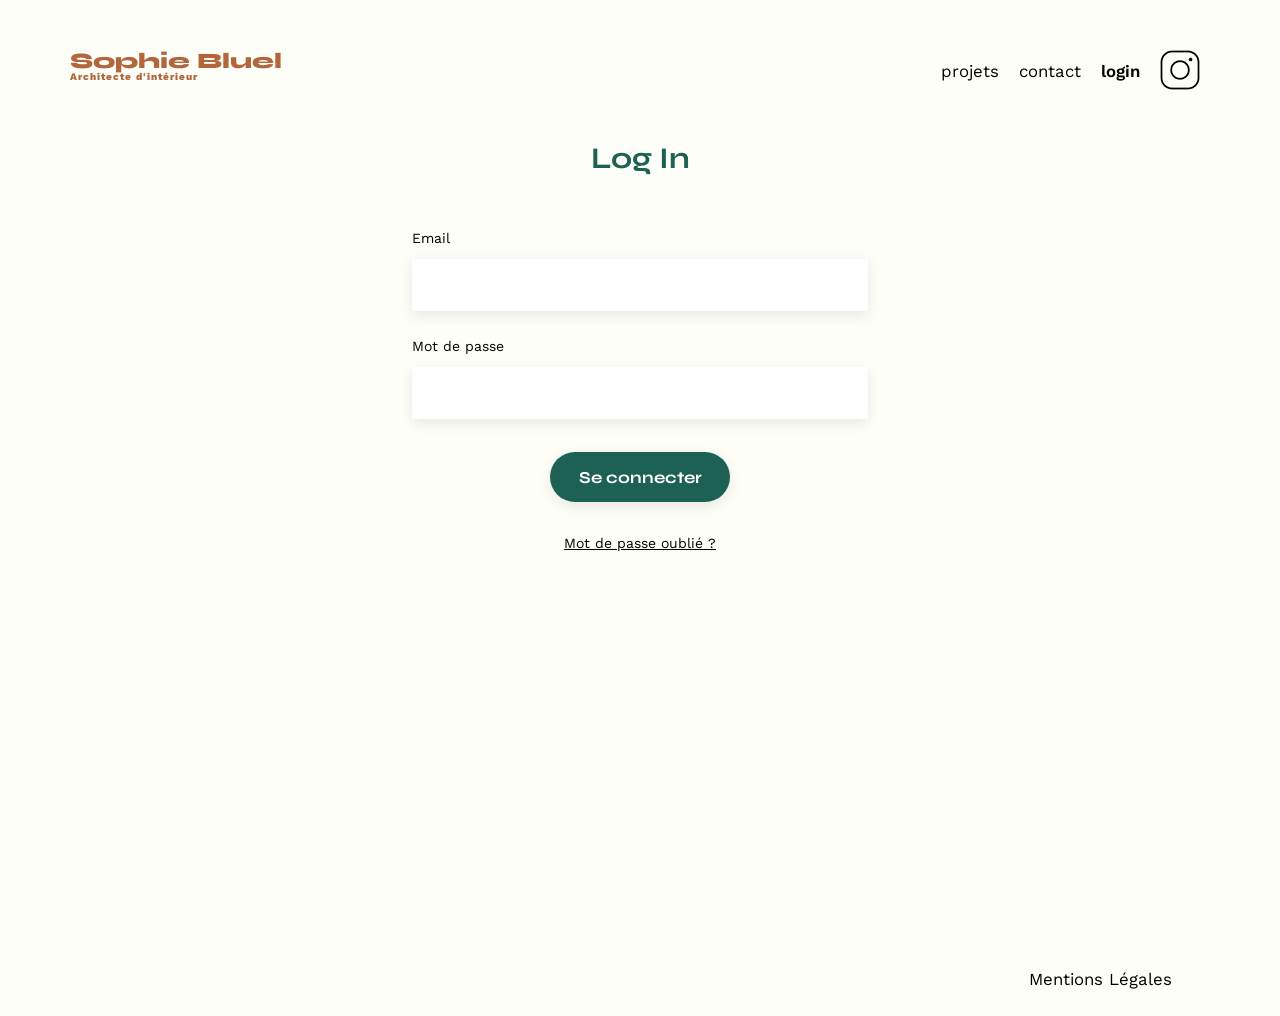
==== FrontEnd/login.html @ 1c4fb7c3 "Ajout de la page login.html" ====
<!DOCTYPE html>
<html lang="fr">

<head>
	<meta charset="UTF-8">
	<title>Sophie Bluel - Architecte d'intérieur</title>
	<meta name="viewport" content="width=device-width, initial-scale=1.0">
	<link rel="preconnect" href="https://fonts.googleapis.com">
	<link rel="preconnect" href="https://fonts.gstatic.com" crossorigin>
	<link href="https://fonts.googleapis.com/css2?family=Syne:wght@700;800&family=Work+Sans&display=swap"
		rel="stylesheet">
	<meta name="description" content="">
	<link rel="stylesheet" href="./assets/style.css">
	<script src="#" type="module" defer></script>
</head>

<body>
	<header>
		<h1>Sophie Bluel <span>Architecte d'intérieur</span></h1>
		<nav>
			<ul>
				<li><a href="index.html">projets</a></li>
				<li><a href="#">contact</a></li>
				<li><a href="login.html"><span>login</span></a></li>
				<li><img src="./assets/icons/instagram.png" alt="Instagram"></li>
			</ul>
		</nav>
	</header>

    <main>
        <section id="login">
			<h2>Log In</h2>
			<form action="#" method="post">
				<label for="email">Email</label>
				<input type="email" name="email" id="email">
				<label for="mdp">Mot de passe</label>
				<input type="text" name="mdp" id="mdp">
				<input type="submit" value="Se connecter">
			</form>
            <a>Mot de passe oublié ?</a>
		</section>
    </main>

    <footer>
		<nav>
			<ul>
				<li>Mentions Légales</li>
			</ul>
		</nav>
	</footer>
</body>

</html>
---- FrontEnd/assets/style.css ----
/* http://meyerweb.com/eric/tools/css/reset/
   v2.0 | 20110126
   License: none (public domain)
*/

html, body, div, span, applet, object, iframe,
h1, h2, h3, h4, h5, h6, p, blockquote, pre,
a, abbr, acronym, address, big, cite, code,
del, dfn, em, img, ins, kbd, q, s, samp,
small, strike, strong, sub, sup, tt, var,
b, u, i, center,
dl, dt, dd, ol, ul, li,
fieldset, form, label, legend,
table, caption, tbody, tfoot, thead, tr, th, td,
article, aside, canvas, details, embed,
figure, figcaption, footer, header, hgroup,
menu, nav, output, ruby, section, summary,
time, mark, audio, video {
	margin: 0;
	padding: 0;
	border: 0;
	font-size: 100%;
	font: inherit;
	vertical-align: baseline;
}

/* HTML5 display-role reset for older browsers */
article, aside, details, figcaption, figure,
footer, header, hgroup, menu, nav, section {
	display: block;
}

body {
	line-height: 1;
}

ol,
ul {
	list-style: none;
}

blockquote,
q {
	quotes: none;
}

blockquote:before,
blockquote:after,
q:before,
q:after {
	content: '';
	content: none;
}

table {
	border-collapse: collapse;
	border-spacing: 0;
}

/** end reset css**/


/********** CSS général **********/ 

body {
	max-width: 1140px;
	margin: auto;
	font-family: 'Work Sans';
	font-size: 14px;
	background-color: #fefef9;
}

section {
	margin: 50px 0
}

h1 {
	display: flex;
	flex-direction: column;
	font-family: 'Syne';
	font-size: 22px;
	font-weight: 800;
	color: #B1663C
}

h1>span {
	font-family: 'Work Sans';
	font-size: 10px;
	letter-spacing: 0.1em;
}

h2 {
	font-family: 'Syne';
	font-weight: 700;
	font-size: 30px;
	color: #1D6154
}

a {
	color: black;
	text-decoration: none;
}

a:visited {
	color: black;
}

a span {
	font-weight: 600;
}

.invisible {
	display: none;
}


/********** Header et Navigation **********/ 

header {
	display: flex;
	justify-content: space-between;
	margin: 50px 0
}

nav ul {
	display: flex;
	align-items: center;
	list-style-type: none;
}

nav li {
	padding: 0 10px;
	font-size: 1.2em;
}

li:hover {
	color: #B1663C;
}


/********** Sections index.html et login.html **********/ 

#introduction {
	display: flex;
	align-items: center;
}

#introduction figure {
	flex: 1
}

#introduction img {
	display: block;
	margin: auto;
	width: 80%;
}

#introduction article {
	flex: 1
}

#introduction h2 {
	margin-bottom: 1em;
}

#introduction p {
	margin-bottom: 0.5em;
}

#portfolio h2 {
	text-align: center;
	margin-bottom: 1em;
}

.filtres {
	color: #1D6154;
	display: flex;
	flex-direction: row;
	justify-content: center;
	padding-bottom: 30px;
	gap: 30px;
}

.filtres button {
	font-family: 'Syne';
	font-size: 16px;
	padding: 10px 20px;
	border: solid 1px #1D6154;
	border-radius: 25px;
}

.btn-selectionne {
	background-color: #1D6154;
	color: white;
}

.gallery {
	width: 100%;
	display: grid;
	grid-template-columns: 1fr 1fr 1fr;
	grid-column-gap: 20px;
	grid-row-gap: 20px;
}

.gallery img {
	width: 100%;
}

#contact {
	width: 50%;
	margin: auto;
}

#login {
	width: 40%;
	margin: auto;
	height: 800px;
}

#contact>*,
#login>* {
	text-align: center;
}

#login a {
	display: block;
	text-decoration: underline solid;
}

#contact h2,
#login h2 {
	margin-bottom: 20px;
}

#contact form,
#login form {
	text-align: left;
	margin-top: 30px;
	display: flex;
	flex-direction: column;
}

#contact input,
#login input {
	height: 50px;
	font-size: 1.2em;
	border: none;
	box-shadow: 0px 4px 14px rgba(0, 0, 0, 0.09);
}

#contact label,
#login label {
	margin: 2em 0 1em 0;
}

#contact textarea {
	border: none;
	box-shadow: 0px 4px 14px rgba(0, 0, 0, 0.09);
}

input[type="submit"] {
	font-family: 'Syne';
	font-weight: 700;
	color: white;
	background-color: #1D6154;
	margin: 2em auto;
	width: 180px;
	text-align: center;
	border-radius: 60px;
}


/********** Footer **********/

footer nav ul {
	display: flex;
	justify-content: flex-end;
	margin: 2em
}
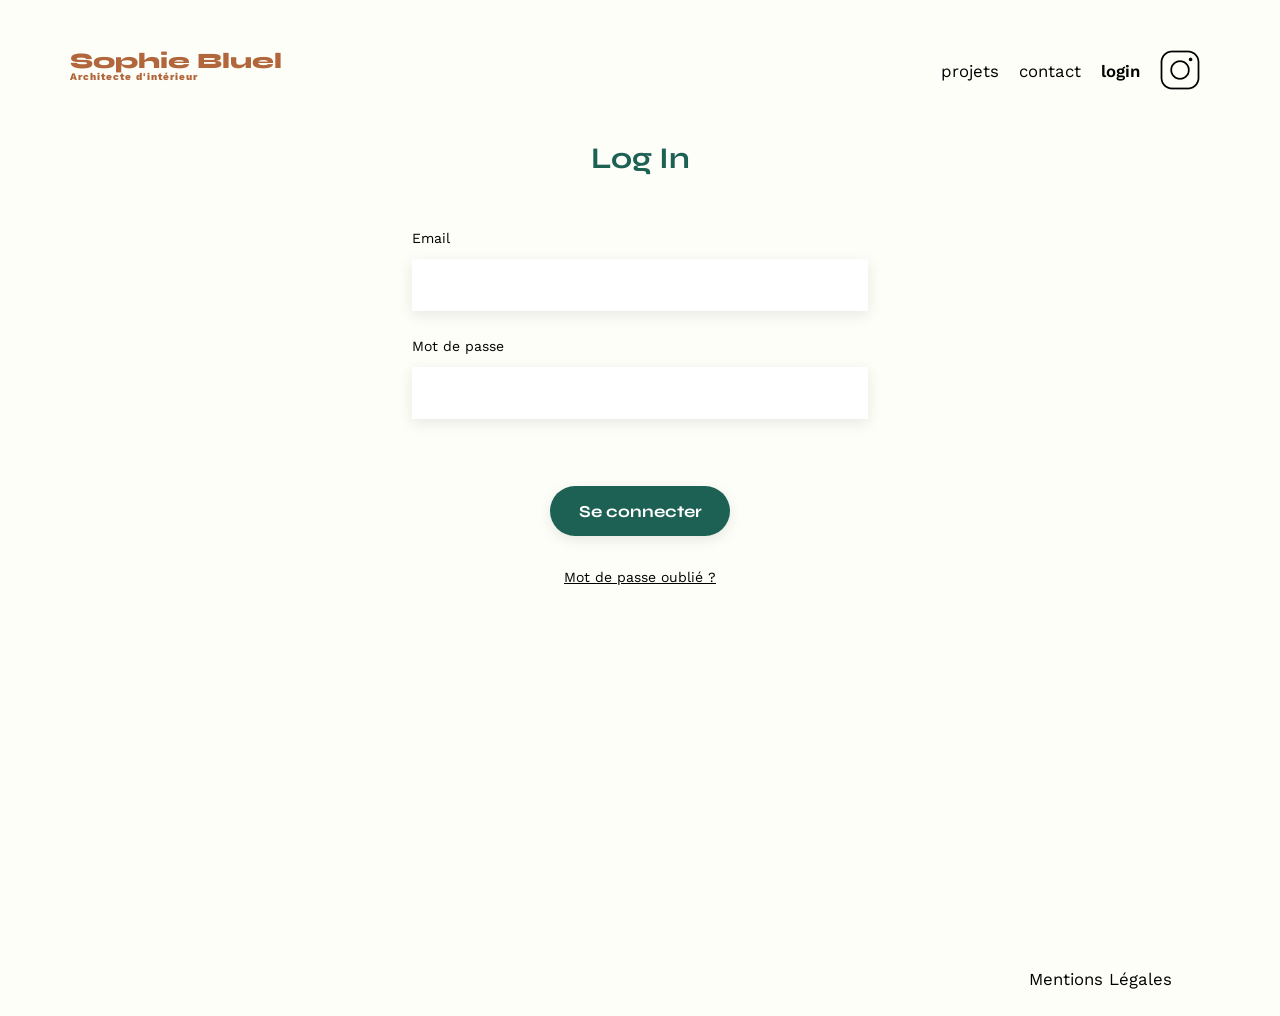
==== commit 5e253ea8: "Fonctions de login ajoutées et fonctionnelles" ====
--- a/FrontEnd/login.html
+++ b/FrontEnd/login.html
@@ -11,37 +11,40 @@
 		rel="stylesheet">
 	<meta name="description" content="">
 	<link rel="stylesheet" href="./assets/style.css">
-	<script src="#" type="module" defer></script>
+	<script src="scripts/login.js" type="module" defer></script>
 </head>
 
 <body>
 	<header>
-		<h1>Sophie Bluel <span>Architecte d'intérieur</span></h1>
-		<nav>
-			<ul>
-				<li><a href="index.html">projets</a></li>
-				<li><a href="#">contact</a></li>
-				<li><a href="login.html"><span>login</span></a></li>
-				<li><img src="./assets/icons/instagram.png" alt="Instagram"></li>
-			</ul>
-		</nav>
+		<div id="menu">
+			<h1>Sophie Bluel <span>Architecte d'intérieur</span></h1>
+			<nav>
+				<ul>
+					<li><a href="index.html">projets</a></li>
+					<li><a href="#">contact</a></li>
+					<li><a href="login.html"><span>login</span></a></li>
+					<li><img src="./assets/icons/instagram.png" alt="Instagram"></li>
+				</ul>
+			</nav>
+		</div>
 	</header>
 
-    <main>
-        <section id="login">
+	<main>
+		<section id="login">
 			<h2>Log In</h2>
-			<form action="#" method="post">
+			<form action="./index.html" method="post">
 				<label for="email">Email</label>
 				<input type="email" name="email" id="email">
 				<label for="mdp">Mot de passe</label>
-				<input type="text" name="mdp" id="mdp">
+				<input type="password" name="mdp" id="mdp">
+				<div class="erreur masque">Email et/ou mot de passe incorrect(s)</div>
 				<input type="submit" value="Se connecter">
 			</form>
-            <a>Mot de passe oublié ?</a>
+			<a>Mot de passe oublié ?</a>
 		</section>
-    </main>
+	</main>
 
-    <footer>
+	<footer>
 		<nav>
 			<ul>
 				<li>Mentions Légales</li>
--- a/FrontEnd/assets/style.css
+++ b/FrontEnd/assets/style.css
@@ -113,13 +113,30 @@
 	display: none;
 }
 
+.masque {
+	visibility: hidden;
+}
+
+.erreur {
+	color: red;
+	font-weight: 600;
+	padding: 10px 0;
+}
+
 
 /********** Header et Navigation **********/ 
 
-header {
+#edition {
+	text-align: center;
+	background-color: black;
+	color: white;
+	padding: 20px;
+}
+
+#menu {
 	display: flex;
 	justify-content: space-between;
-	margin: 50px 0
+	margin: 50px 0;
 }
 
 nav ul {
@@ -168,8 +185,16 @@
 }
 
 #portfolio h2 {
-	text-align: center;
 	margin-bottom: 1em;
+}
+
+#portfolio .titre {
+	display: flex;
+	margin: auto;
+	justify-content: space-around;
+	align-items: baseline;
+	width: 30%;
+	display: flex;
 }
 
 .filtres {
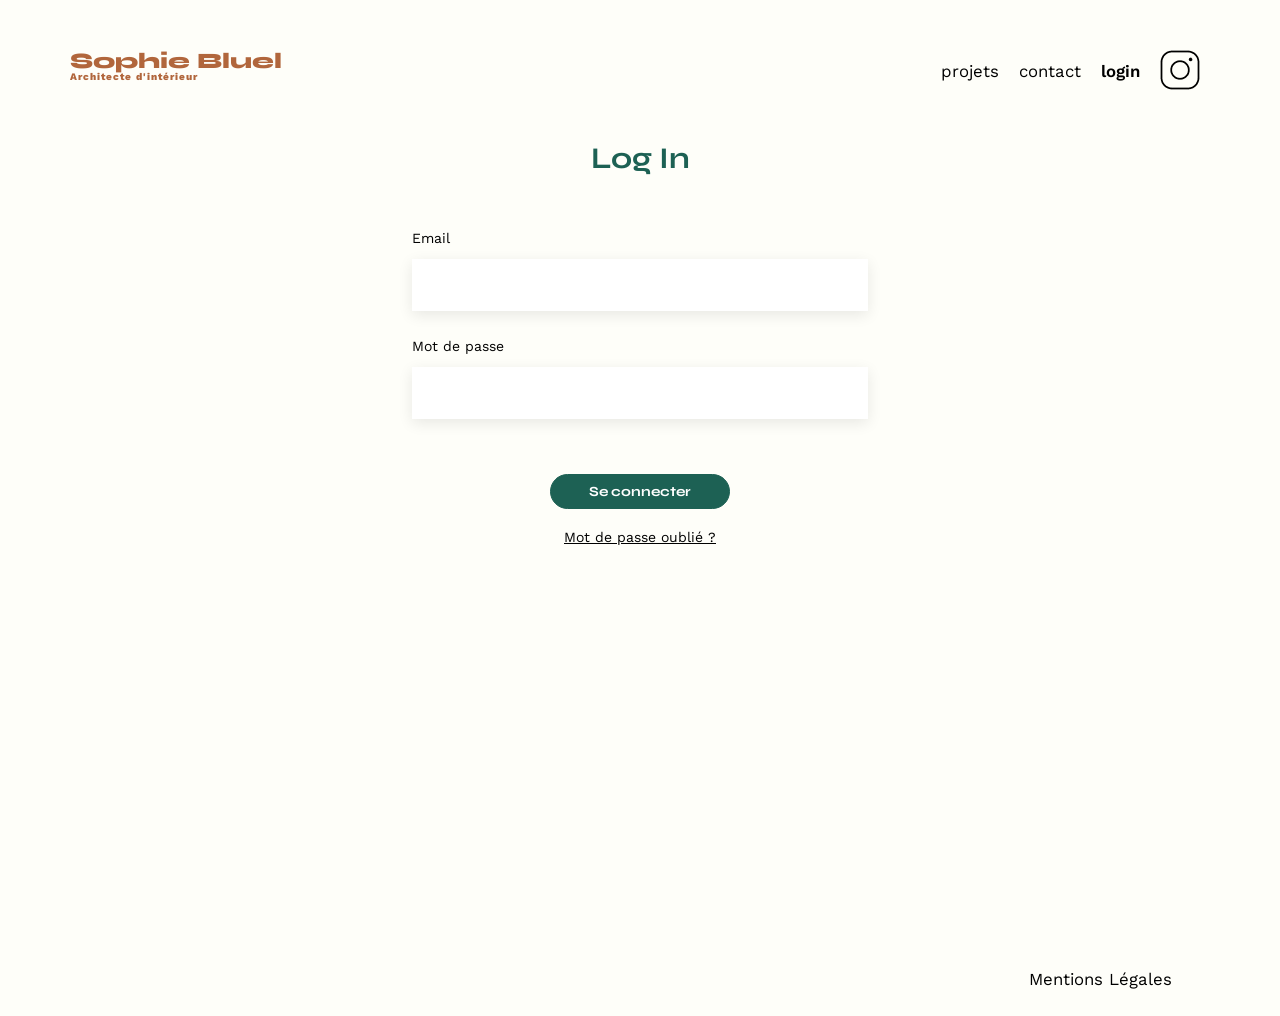
==== commit a044439c: "Modale fonctionnelle et conforme à la maquette (manque envoi du formulaire)" ====
--- a/FrontEnd/login.html
+++ b/FrontEnd/login.html
@@ -38,9 +38,9 @@
 				<label for="mdp">Mot de passe</label>
 				<input type="password" name="mdp" id="mdp">
 				<div class="erreur masque">Email et/ou mot de passe incorrect(s)</div>
-				<input type="submit" value="Se connecter">
+				<input class="bouton selectionne clicable" type="submit" value="Se connecter">
 			</form>
-			<a>Mot de passe oublié ?</a>
+			<a class="clicable">Mot de passe oublié ?</a>
 		</section>
 	</main>
 
--- a/FrontEnd/assets/style.css
+++ b/FrontEnd/assets/style.css
@@ -62,12 +62,18 @@
 
 /********** CSS général **********/ 
 
+:root {
+    --main-color: #1D6154;
+    --main-bg-color: #FEFEF9;
+    --disable-color: #A7A7A7;
+}
+
 body {
 	max-width: 1140px;
 	margin: auto;
 	font-family: 'Work Sans';
 	font-size: 14px;
-	background-color: #fefef9;
+	background-color: var(--main-bg-color);
 }
 
 section {
@@ -93,7 +99,12 @@
 	font-family: 'Syne';
 	font-weight: 700;
 	font-size: 30px;
-	color: #1D6154
+	color: var(--main-color)
+}
+
+h3 {
+	font-size: 22px;
+	font-family: 'Work Sans'
 }
 
 a {
@@ -107,6 +118,41 @@
 
 a span {
 	font-weight: 600;
+}
+
+
+/********** Classes utilisées pour les boutons et filtres **********/
+
+.bouton {
+	padding: 8px 30px;
+	border-radius: 25px;
+	font-family: 'Syne';
+	font-size: 14px;
+}
+
+.classique {
+	border: solid 1px var(--main-color);
+	color: var(--main-color);
+	background-color: white;
+}
+
+.selectionne {
+	border: solid 1px var(--main-color);
+	color: white;
+	background-color: var(--main-color);
+}
+
+.desactive {
+	border: solid 1px var(--disable-color);
+	color: white;
+	background-color: var(--disable-color);
+}
+
+.indicatif {
+	font-family: 'Work sans';
+	border: solid 1px #CCD6DC;
+	color: #3A6784;
+	background-color: #CCD6DC;
 }
 
 .invisible {
@@ -121,6 +167,10 @@
 	color: red;
 	font-weight: 600;
 	padding: 10px 0;
+}
+
+.clicable {
+	cursor: pointer;
 }
 
 
@@ -154,6 +204,12 @@
 	color: #B1663C;
 }
 
+hr {
+  	color: var(--disable-color);
+	margin: 40px 0px;
+	width: 100%;
+}
+
 
 /********** Sections index.html et login.html **********/ 
 
@@ -198,25 +254,11 @@
 }
 
 .filtres {
-	color: #1D6154;
 	display: flex;
 	flex-direction: row;
 	justify-content: center;
-	padding-bottom: 30px;
+	margin-bottom: 30px;
 	gap: 30px;
-}
-
-.filtres button {
-	font-family: 'Syne';
-	font-size: 16px;
-	padding: 10px 20px;
-	border: solid 1px #1D6154;
-	border-radius: 25px;
-}
-
-.btn-selectionne {
-	background-color: #1D6154;
-	color: white;
 }
 
 .gallery {
@@ -259,22 +301,26 @@
 
 #contact form,
 #login form {
+	display: flex;
+	flex-direction: column;
 	text-align: left;
 	margin-top: 30px;
-	display: flex;
-	flex-direction: column;
 }
 
 #contact input,
-#login input {
+#login input:not(input[type=submit]),
+#modale-page2 input:not(input[type=submit]),
+#modale-page2 select {
 	height: 50px;
 	font-size: 1.2em;
 	border: none;
 	box-shadow: 0px 4px 14px rgba(0, 0, 0, 0.09);
+	padding-left: 10px;
 }
 
 #contact label,
-#login label {
+#login label,
+#modale-page2 label {
 	margin: 2em 0 1em 0;
 }
 
@@ -284,16 +330,120 @@
 }
 
 input[type="submit"] {
-	font-family: 'Syne';
 	font-weight: 700;
-	color: white;
-	background-color: #1D6154;
-	margin: 2em auto;
+	margin: 1.5em auto;
 	width: 180px;
 	text-align: center;
-	border-radius: 60px;
-}
-
+}
+
+/********** Modale **********/
+
+#background-modale {
+    position: fixed;
+	top: 0;
+	left: 0;
+	width: 100%;
+	height: 100%;
+    background-color: rgba(0, 0, 0, 0.7);
+}
+
+#modale,
+#modale-page2 {
+	width: 400px;
+    padding: 40px 60px;
+	background-color: white;
+	position: absolute;
+	top: 50%;
+	left: 50%;
+	transform: translate(-50%, -50%);
+    text-align: center;
+    border-radius: 10px;
+    z-index: 10;
+}
+
+.btn-fermer {
+	position: absolute;
+	cursor: pointer;
+	top: 20px;
+	right: 20px;
+}
+
+#btn-precedent {
+	position: absolute;
+	cursor: pointer;
+	top: 20px;
+	left: 20px;
+}
+
+.btn-supprimer {
+	position: absolute;
+	padding: 10px 5px;
+	top: 5%;
+	right: 5%;
+	background-color: black;
+	color: white;
+}
+
+#btn-valider {
+	margin: 0px auto;
+}
+
+.carte {
+	position: relative;
+}
+
+#photos-modale {
+	display: flex;
+	padding: 30px 0px 0px;
+	flex-flow: row wrap;
+	justify-content: flex-start;
+	gap: 5px;
+}
+
+#photos-modale img {
+	width: 75px;
+	margin-bottom: 10px;
+}
+
+#ajout-photo label {
+	display: flex;
+	text-align: center;
+	flex-direction: column;
+	background-color: rgb(233,241,246);
+	border-radius: 5px;
+	color: grey;
+	padding: 20px;
+	margin-top: 30px;
+	gap: 10px;
+}
+
+#ajout-photo i {
+	margin: 10px;
+}
+
+#ajout-photo p {
+	color: black;
+	font-size: 12px;
+}
+
+#preview-photo img {
+	height: 200px;
+	object-fit: contain;
+}
+
+#modale-page2 select {
+	appearance: none;
+}
+
+#modale-page2 form {
+	display: flex;
+	flex-direction: column;
+	text-align: left;
+}
+
+#modale-page2 input[type=file] {
+	display: none;
+}
 
 /********** Footer **********/
 
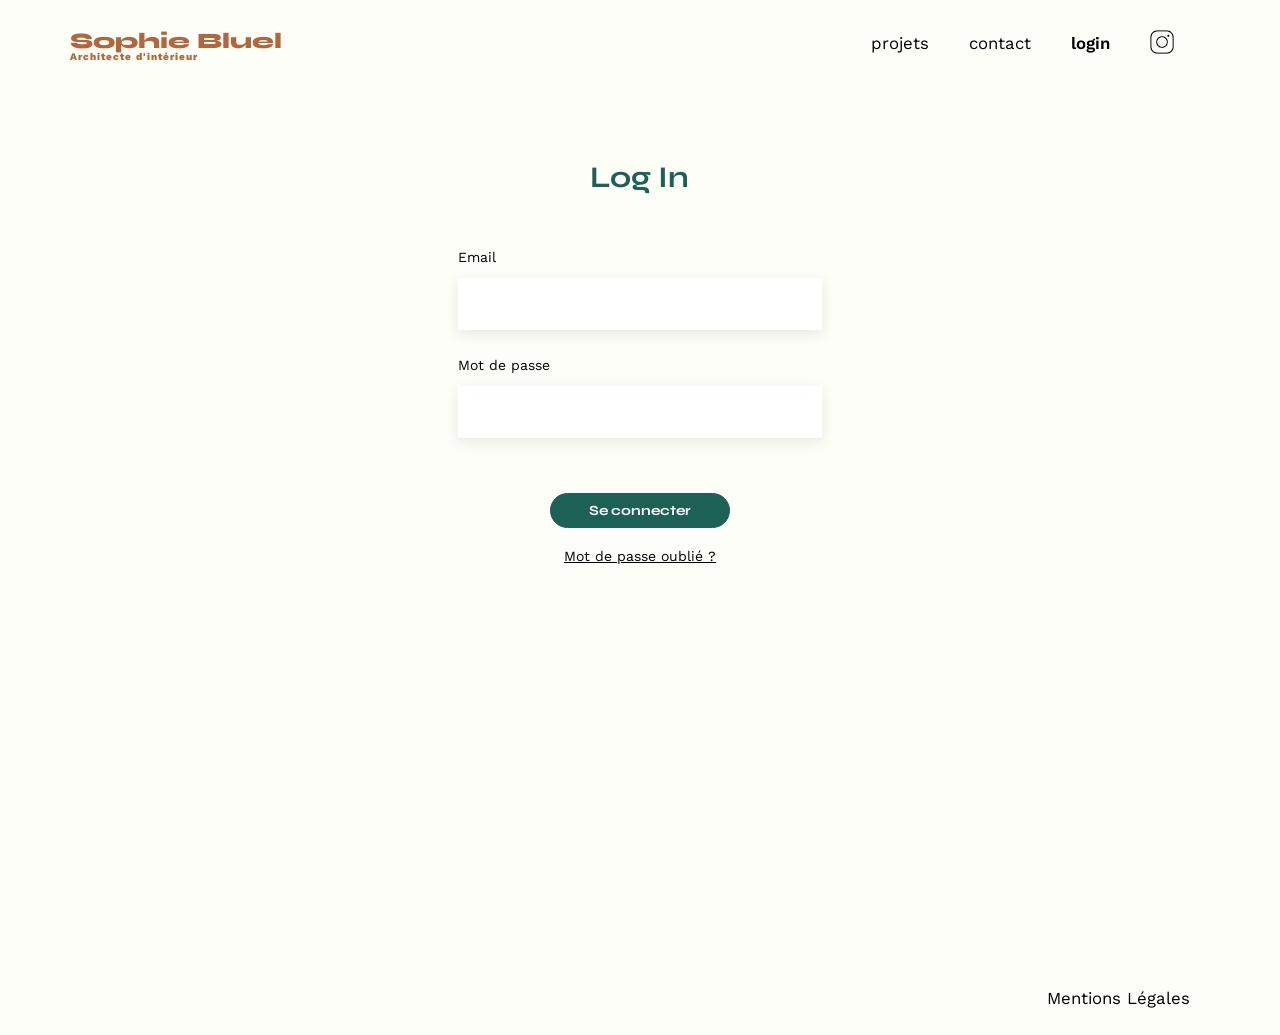
==== commit e2c254e9: "Ajout des fonctions d'insertion de travail dans la galerie et la modale." ====
--- a/FrontEnd/login.html
+++ b/FrontEnd/login.html
@@ -37,10 +37,10 @@
 				<input type="email" name="email" id="email">
 				<label for="mdp">Mot de passe</label>
 				<input type="password" name="mdp" id="mdp">
-				<div class="erreur masque">Email et/ou mot de passe incorrect(s)</div>
-				<input class="bouton selectionne clicable" type="submit" value="Se connecter">
+				<div class="erreur masque">Erreur dans l’identifiant ou le mot de passe</div>
+				<input class="bouton selectionne cliquable" type="submit" value="Se connecter">
 			</form>
-			<a class="clicable">Mot de passe oublié ?</a>
+			<a class="cliquable">Mot de passe oublié ?</a>
 		</section>
 	</main>
 
--- a/FrontEnd/assets/style.css
+++ b/FrontEnd/assets/style.css
@@ -76,6 +76,12 @@
 	background-color: var(--main-bg-color);
 }
 
+main {
+	width: 80%;
+	margin: auto;
+	margin-top: 100px;
+}
+
 section {
 	margin: 50px 0
 }
@@ -121,13 +127,17 @@
 }
 
 
-/********** Classes utilisées pour les boutons et filtres **********/
+/********** Classes utilisées pour boutons, filtres et éléments cachés **********/
 
 .bouton {
-	padding: 8px 30px;
+	padding: 8px 20px;
 	border-radius: 25px;
 	font-family: 'Syne';
 	font-size: 14px;
+}
+
+.bouton-large {
+	padding: 0 30px;
 }
 
 .classique {
@@ -169,7 +179,7 @@
 	padding: 10px 0;
 }
 
-.clicable {
+.cliquable {
 	cursor: pointer;
 }
 
@@ -177,16 +187,18 @@
 /********** Header et Navigation **********/ 
 
 #edition {
+	width: 100vw;
+	margin: auto;
 	text-align: center;
 	background-color: black;
 	color: white;
-	padding: 20px;
+	padding: 15px 0;
 }
 
 #menu {
 	display: flex;
 	justify-content: space-between;
-	margin: 50px 0;
+	margin: 30px 0;
 }
 
 nav ul {
@@ -196,8 +208,12 @@
 }
 
 nav li {
-	padding: 0 10px;
+	padding: 0 20px;
 	font-size: 1.2em;
+}
+
+nav img {
+	width: 60%;
 }
 
 li:hover {
@@ -224,8 +240,7 @@
 
 #introduction img {
 	display: block;
-	margin: auto;
-	width: 80%;
+	width: 85%;
 }
 
 #introduction article {
@@ -246,14 +261,12 @@
 
 #portfolio .titre {
 	display: flex;
-	margin: auto;
-	justify-content: space-around;
+	justify-content: center;
+	gap: 30px;
 	align-items: baseline;
-	width: 30%;
-	display: flex;
-}
-
-.filtres {
+}
+
+#filtres {
 	display: flex;
 	flex-direction: row;
 	justify-content: center;
@@ -261,7 +274,7 @@
 	gap: 30px;
 }
 
-.gallery {
+#galerie {
 	width: 100%;
 	display: grid;
 	grid-template-columns: 1fr 1fr 1fr;
@@ -269,7 +282,7 @@
 	grid-row-gap: 20px;
 }
 
-.gallery img {
+#galerie img {
 	width: 100%;
 }
 
@@ -307,10 +320,10 @@
 	margin-top: 30px;
 }
 
-#contact input,
+#contact input:not(input[type=submit]),
 #login input:not(input[type=submit]),
 #modale-page2 input:not(input[type=submit]),
-#modale-page2 select {
+#catégorie {
 	height: 50px;
 	font-size: 1.2em;
 	border: none;
@@ -377,11 +390,12 @@
 
 .btn-supprimer {
 	position: absolute;
-	padding: 10px 5px;
+	padding: 8px 4px;
 	top: 5%;
 	right: 5%;
 	background-color: black;
 	color: white;
+	border-radius: 2px;
 }
 
 #btn-valider {
@@ -392,7 +406,7 @@
 	position: relative;
 }
 
-#photos-modale {
+#cartes {
 	display: flex;
 	padding: 30px 0px 0px;
 	flex-flow: row wrap;
@@ -400,14 +414,15 @@
 	gap: 5px;
 }
 
-#photos-modale img {
+#cartes img {
 	width: 75px;
 	margin-bottom: 10px;
 }
 
-#ajout-photo label {
-	display: flex;
-	text-align: center;
+#ajout-photo label,
+#preview-photo label {
+	display: flex;
+	align-items: center;
 	flex-direction: column;
 	background-color: rgb(233,241,246);
 	border-radius: 5px;
@@ -417,6 +432,11 @@
 	gap: 10px;
 }
 
+#ajout-photo span {
+	width: 50%;
+	text-align: center;
+}
+
 #ajout-photo i {
 	margin: 10px;
 }
@@ -426,12 +446,16 @@
 	font-size: 12px;
 }
 
+#preview-photo {
+	text-align: center;
+	margin-top: 30px;
+}
+
 #preview-photo img {
 	height: 200px;
-	object-fit: contain;
-}
-
-#modale-page2 select {
+}
+
+#catégorie {
 	appearance: none;
 }
 
@@ -450,5 +474,13 @@
 footer nav ul {
 	display: flex;
 	justify-content: flex-end;
-	margin: 2em
+	margin: 2em 0;
+}
+
+/********** Largeur d'écran supérieur à 1140px **********/
+
+@media (min-width: 1140px) {
+    #edition {
+		translate: calc((  1140px - 100vw ) / 2);
+	}
 }
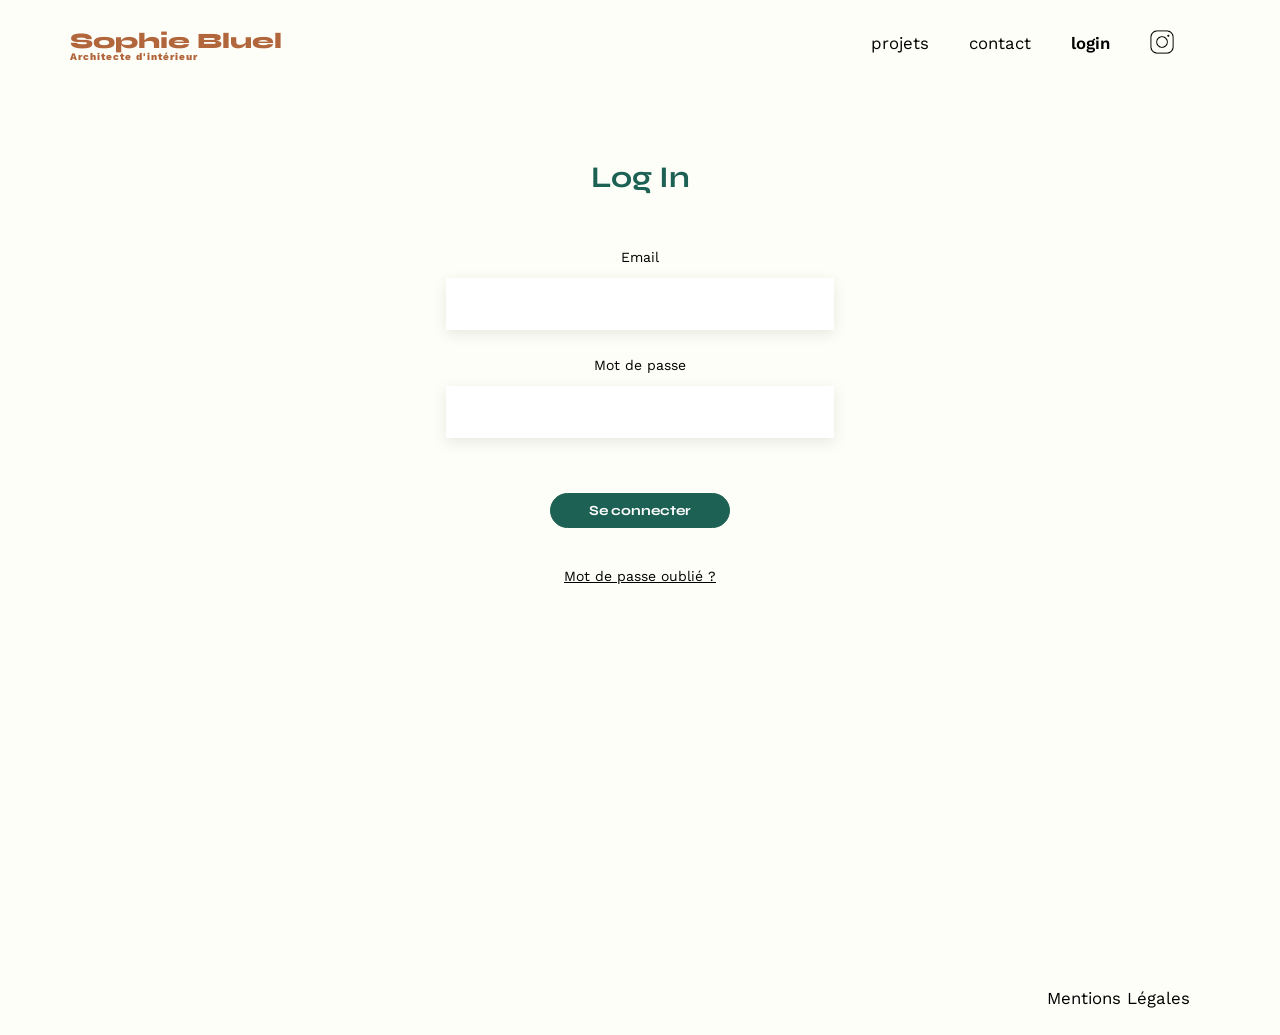
==== commit d1ab56bc: "Mises à jour suite tests sur Firefox et passage aux validateurs W3C (HTML et CSS)" ====
--- a/FrontEnd/login.html
+++ b/FrontEnd/login.html
@@ -11,7 +11,7 @@
 		rel="stylesheet">
 	<meta name="description" content="">
 	<link rel="stylesheet" href="./assets/style.css">
-	<script src="scripts/login.js" type="module" defer></script>
+	<script src="scripts/login.js" type="module"></script>
 </head>
 
 <body>
--- a/FrontEnd/assets/style.css
+++ b/FrontEnd/assets/style.css
@@ -77,7 +77,7 @@
 }
 
 main {
-	width: 80%;
+	width: 85%;
 	margin: auto;
 	margin-top: 100px;
 }
@@ -105,7 +105,8 @@
 	font-family: 'Syne';
 	font-weight: 700;
 	font-size: 30px;
-	color: var(--main-color)
+	color: var(--main-color);
+	margin-bottom: 30px;
 }
 
 h3 {
@@ -126,6 +127,15 @@
 	font-weight: 600;
 }
 
+label {
+	margin: 2em 0 1em 0;
+}
+
+form {
+	display: flex;
+	flex-direction: column;
+	text-align: left;
+}
 
 /********** Classes utilisées pour boutons, filtres et éléments cachés **********/
 
@@ -161,7 +171,7 @@
 .indicatif {
 	font-family: 'Work sans';
 	border: solid 1px #CCD6DC;
-	color: #3A6784;
+	color: #306685;
 	background-color: #CCD6DC;
 }
 
@@ -221,7 +231,7 @@
 }
 
 hr {
-  	color: var(--disable-color);
+  	color: #B3B3B3;
 	margin: 40px 0px;
 	width: 100%;
 }
@@ -232,31 +242,25 @@
 #introduction {
 	display: flex;
 	align-items: center;
+	margin-bottom: 100px;
+	gap: 8%;
 }
 
 #introduction figure {
-	flex: 1
+	flex: 1.2;
 }
 
 #introduction img {
 	display: block;
-	width: 85%;
+	width: 100%;
 }
 
 #introduction article {
 	flex: 1
 }
 
-#introduction h2 {
-	margin-bottom: 1em;
-}
-
 #introduction p {
-	margin-bottom: 0.5em;
-}
-
-#portfolio h2 {
-	margin-bottom: 1em;
+	margin-bottom: 15px;
 }
 
 #portfolio .titre {
@@ -280,6 +284,7 @@
 	grid-template-columns: 1fr 1fr 1fr;
 	grid-column-gap: 20px;
 	grid-row-gap: 20px;
+	margin-bottom: 70px;
 }
 
 #galerie img {
@@ -289,6 +294,10 @@
 #contact {
 	width: 50%;
 	margin: auto;
+}
+
+#contact h2 {
+	margin-bottom: 10px;
 }
 
 #login {
@@ -305,24 +314,10 @@
 #login a {
 	display: block;
 	text-decoration: underline solid;
-}
-
-#contact h2,
-#login h2 {
-	margin-bottom: 20px;
-}
-
-#contact form,
-#login form {
-	display: flex;
-	flex-direction: column;
-	text-align: left;
-	margin-top: 30px;
-}
-
-#contact input:not(input[type=submit]),
-#login input:not(input[type=submit]),
-#modale-page2 input:not(input[type=submit]),
+	margin-top: 20px;
+}
+
+input:not(input[type=submit]),
 #catégorie {
 	height: 50px;
 	font-size: 1.2em;
@@ -331,23 +326,18 @@
 	padding-left: 10px;
 }
 
-#contact label,
-#login label,
-#modale-page2 label {
-	margin: 2em 0 1em 0;
-}
-
-#contact textarea {
-	border: none;
-	box-shadow: 0px 4px 14px rgba(0, 0, 0, 0.09);
-}
-
 input[type="submit"] {
 	font-weight: 700;
 	margin: 1.5em auto;
 	width: 180px;
 	text-align: center;
 }
+
+#contact textarea {
+	border: none;
+	box-shadow: 0px 4px 14px rgba(0, 0, 0, 0.09);
+}
+
 
 /********** Modale **********/
 
@@ -432,17 +422,21 @@
 	gap: 10px;
 }
 
-#ajout-photo span {
+#ajout-photo .bouton {
 	width: 50%;
 	text-align: center;
+	font-family: 'Work Sans';
+	font-size: 14px;
+	font-weight: 500;
 }
 
 #ajout-photo i {
 	margin: 10px;
-}
-
-#ajout-photo p {
-	color: black;
+	color: #B9C5CC;
+}
+
+#ajout-photo span {
+	color: #444444;
 	font-size: 12px;
 }
 
@@ -457,12 +451,7 @@
 
 #catégorie {
 	appearance: none;
-}
-
-#modale-page2 form {
-	display: flex;
-	flex-direction: column;
-	text-align: left;
+	background-color: white;
 }
 
 #modale-page2 input[type=file] {
@@ -481,6 +470,6 @@
 
 @media (min-width: 1140px) {
     #edition {
-		translate: calc((  1140px - 100vw ) / 2);
+		translate: calc( (  1140px - 100vw ) / 2);
 	}
 }
